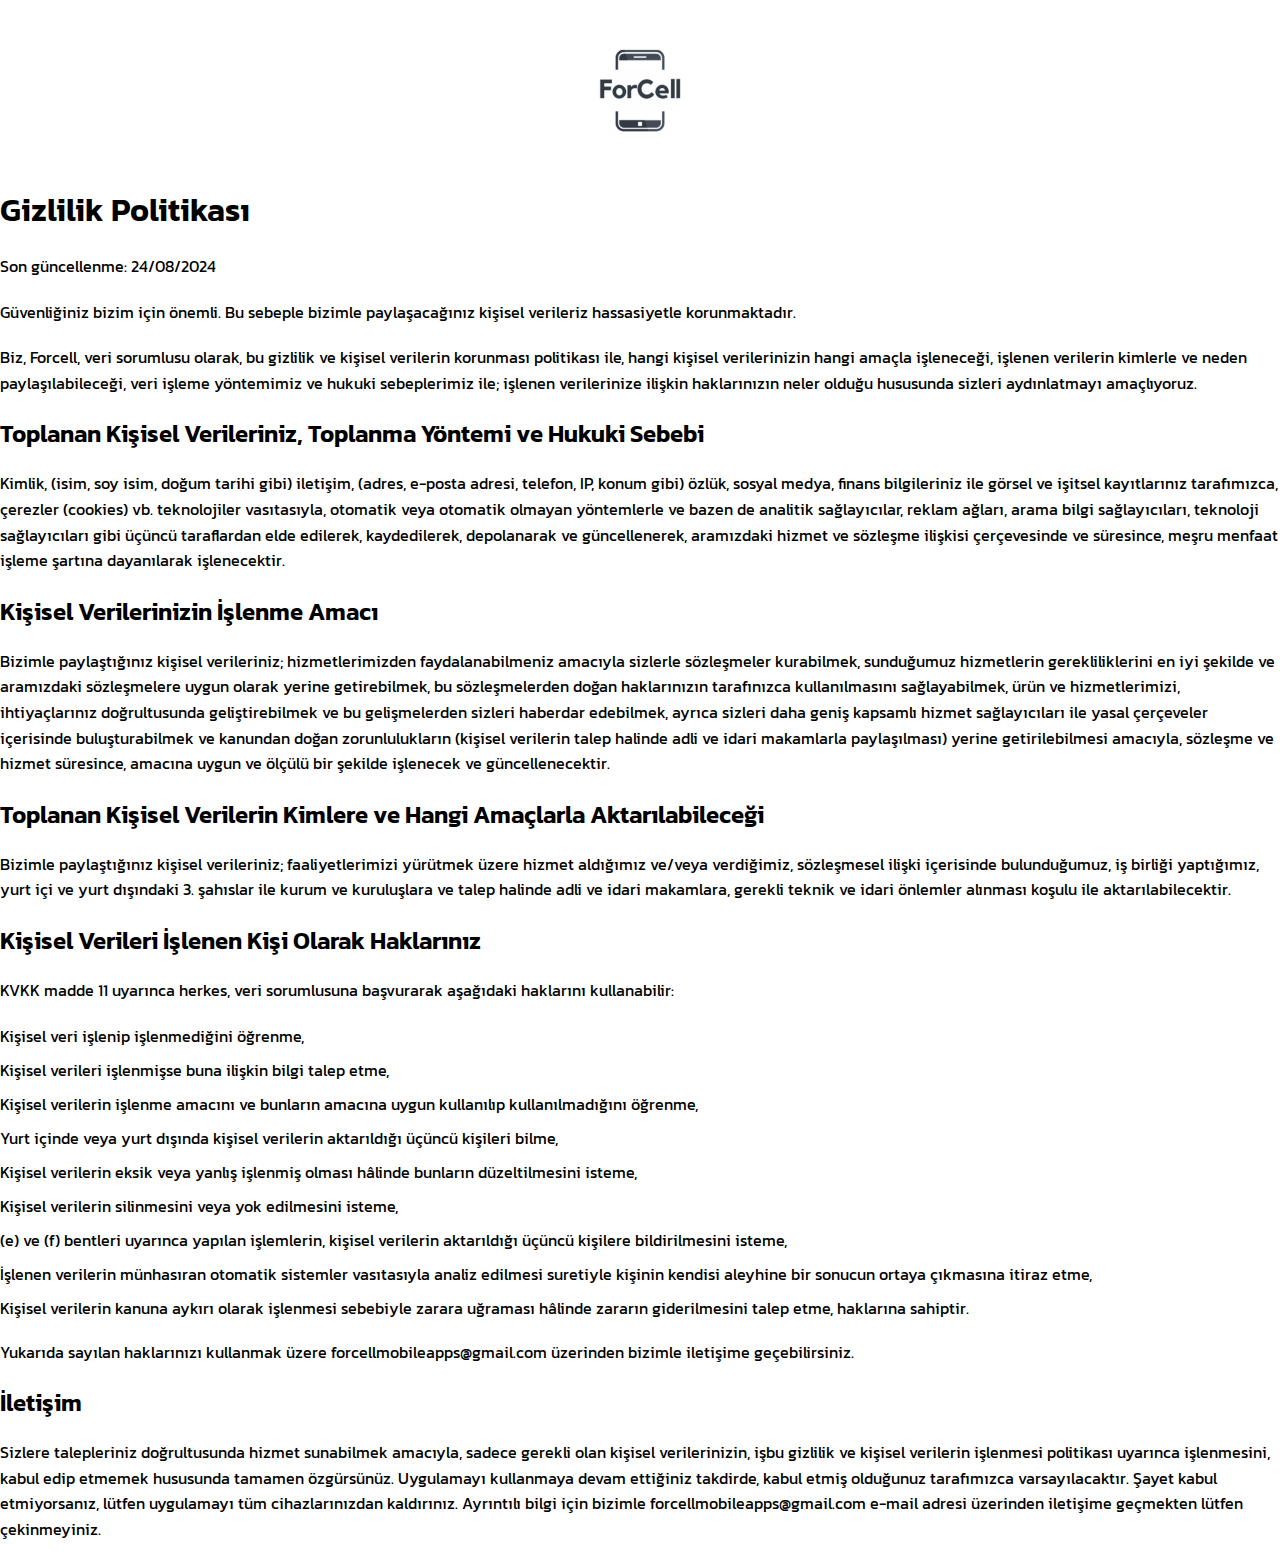
==== privacy.html @ f0bbd607 "first commit" ====
<!DOCTYPE html>
<html lang="en">

<head>
    <meta charset="UTF-8">
    <meta name="viewport" content="width=device-width, initial-scale=1.0">
    <title>Privacy Policy</title>
    <link rel="stylesheet" href="css/styles.css">
    <link href="https://fonts.googleapis.com/css2?family=Kanit:wght@400;600&display=swap" rel="stylesheet">
    <style>
        .ios_splashlogo {
            width: 140px;
            height: 140px;
        }
    </style>
</head>

<body>
    <!-- Header Section -->

    <header>
        <a href="index.html">
            <img src="images/ios_splashlogo.png" alt="Logo" class="ios_splashlogo">
        </a>
    </header>


    <!-- Main Content -->
    <h1>Gizlilik Politikası</h1>
    <p>Son güncellenme: 24/08/2024</p>
    <p>
        Güvenliğiniz bizim için önemli. Bu sebeple bizimle paylaşacağınız kişisel verileriz hassasiyetle korunmaktadır.
    </p>
    <p>
        Biz, Forcell, veri sorumlusu olarak, bu gizlilik ve kişisel verilerin korunması politikası ile,
        hangi kişisel verilerinizin hangi amaçla işleneceği, işlenen verilerin kimlerle ve neden paylaşılabileceği,
        veri işleme yöntemimiz ve hukuki sebeplerimiz ile; işlenen verilerinize ilişkin haklarınızın neler
        olduğu hususunda sizleri aydınlatmayı amaçlıyoruz.
    </p>
    <h2>Toplanan Kişisel Verileriniz, Toplanma Yöntemi ve Hukuki Sebebi</h2>
    <p>
        Kimlik, (isim, soy isim, doğum tarihi gibi) iletişim, (adres, e-posta adresi, telefon, IP, konum gibi)
        özlük, sosyal medya, finans bilgileriniz ile görsel ve işitsel kayıtlarınız tarafımızca,
        çerezler (cookies) vb. teknolojiler vasıtasıyla, otomatik veya otomatik olmayan yöntemlerle
        ve bazen de analitik sağlayıcılar, reklam ağları, arama bilgi sağlayıcıları,
        teknoloji sağlayıcıları gibi üçüncü taraflardan elde edilerek, kaydedilerek,
        depolanarak ve güncellenerek, aramızdaki hizmet ve sözleşme ilişkisi çerçevesinde
        ve süresince, meşru menfaat işleme şartına dayanılarak işlenecektir.
    </p>
    <h2>Kişisel Verilerinizin İşlenme Amacı</h2>
    <p>
        Bizimle paylaştığınız kişisel verileriniz; hizmetlerimizden faydalanabilmeniz
        amacıyla sizlerle sözleşmeler kurabilmek, sunduğumuz hizmetlerin gerekliliklerini
        en iyi şekilde ve aramızdaki sözleşmelere uygun olarak yerine getirebilmek,
        bu sözleşmelerden doğan haklarınızın tarafınızca kullanılmasını sağlayabilmek,
        ürün ve hizmetlerimizi, ihtiyaçlarınız doğrultusunda geliştirebilmek ve bu
        gelişmelerden sizleri haberdar edebilmek, ayrıca sizleri daha geniş kapsamlı hizmet
        sağlayıcıları ile yasal çerçeveler içerisinde buluşturabilmek ve kanundan doğan
        zorunlulukların (kişisel verilerin talep halinde adli ve idari makamlarla paylaşılması)
        yerine getirilebilmesi amacıyla, sözleşme ve hizmet süresince, amacına uygun ve ölçülü bir
        şekilde işlenecek ve güncellenecektir.
    </p>
    <h2>Toplanan Kişisel Verilerin Kimlere ve Hangi Amaçlarla Aktarılabileceği</h2>
    <p>
        Bizimle paylaştığınız kişisel verileriniz; faaliyetlerimizi yürütmek üzere hizmet
        aldığımız ve/veya verdiğimiz, sözleşmesel ilişki içerisinde bulunduğumuz,
        iş birliği yaptığımız, yurt içi ve yurt dışındaki 3. şahıslar ile kurum ve
        kuruluşlara ve talep halinde adli ve idari makamlara, gerekli teknik ve idari
        önlemler alınması koşulu ile aktarılabilecektir.
    </p>
    <h2>Kişisel Verileri İşlenen Kişi Olarak Haklarınız</h2>
    <p>KVKK madde 11 uyarınca herkes, veri sorumlusuna başvurarak aşağıdaki haklarını kullanabilir:</p>
    <ol type="a">
        <li>Kişisel veri işlenip işlenmediğini öğrenme,</li>
        <li>Kişisel verileri işlenmişse buna ilişkin bilgi talep etme,</li>
        <li>Kişisel verilerin işlenme amacını ve bunların amacına uygun kullanılıp kullanılmadığını öğrenme,</li>
        <li>Yurt içinde veya yurt dışında kişisel verilerin aktarıldığı üçüncü kişileri bilme,</li>
        <li>Kişisel verilerin eksik veya yanlış işlenmiş olması hâlinde bunların düzeltilmesini isteme,</li>
        <li>Kişisel verilerin silinmesini veya yok edilmesini isteme,</li>
        <li>(e) ve (f) bentleri uyarınca yapılan işlemlerin, kişisel verilerin aktarıldığı üçüncü kişilere
            bildirilmesini isteme,</li>
        <li>İşlenen verilerin münhasıran otomatik sistemler vasıtasıyla analiz edilmesi suretiyle kişinin kendisi
            aleyhine bir sonucun ortaya çıkmasına itiraz etme,</li>
        <li>Kişisel verilerin kanuna aykırı olarak işlenmesi sebebiyle zarara uğraması hâlinde zararın giderilmesini
            talep etme, haklarına sahiptir.</li>
    </ol>
    <p>Yukarıda sayılan haklarınızı kullanmak üzere forcellmobileapps@gmail.com üzerinden bizimle iletişime
        geçebilirsiniz.</p>
    <h2>İletişim</h2>
    <p>
        Sizlere talepleriniz doğrultusunda hizmet sunabilmek amacıyla, sadece gerekli olan kişisel verilerinizin,
        işbu gizlilik ve kişisel verilerin işlenmesi politikası uyarınca işlenmesini, kabul edip etmemek hususunda
        tamamen özgürsünüz. Uygulamayı kullanmaya devam ettiğiniz takdirde, kabul etmiş olduğunuz tarafımızca
        varsayılacaktır. Şayet kabul etmiyorsanız, lütfen uygulamayı tüm cihazlarınızdan kaldırınız. Ayrıntılı bilgi
        için bizimle forcellmobileapps@gmail.com e-mail adresi üzerinden iletişime geçmekten lütfen çekinmeyiniz.
    </p>




</body>

</html>
---- css/styles.css ----
/* Import Google Font */
body {
    font-family: 'Kanit', sans-serif;
}

/* Basic Reset */
* {
    margin: 0;
    padding: 0;
    box-sizing: border-box;
}

/* Link Styles */
a {
    text-decoration: none;
    color: inherit;
    /* Keeps the text color unchanged */
}

/* Header Styles */
header {
    padding: 20px;
    text-align: center;

}

.logo {
    width: 32px;
    height: 32px;
}

/* Main Section Styles */
main {
    display: flex;
    justify-content: center;
    align-items: center;
    height: 70vh;
    flex-direction: column;
    padding: 20px;
}

/* Privacy Policy Content Styles */
h1,
h2 {
    margin-bottom: 20px;
    font-weight: 600;
    /* Bolder font weight for headings */
}

p {
    margin-bottom: 20px;
    /* Adds margin between paragraphs */
    line-height: 1.6;
    /* Improves readability */
}

ol {
    margin-bottom: 20px;
}

ol li {
    margin-bottom: 10px;
}

/* Footer Styles */
footer {
    text-align: center;
    padding: 20px;
    background-color: #f8f8f8;
    position: fixed;
    width: 100%;
    bottom: 0;
}

/* Responsive Styles */
@media (max-width: 600px) {
    main {
        height: auto;
        padding: 20px 0;
    }

    .button-container {
        flex-direction: column;
    }

    footer {
        position: static;
        padding: 10px;
    }
}
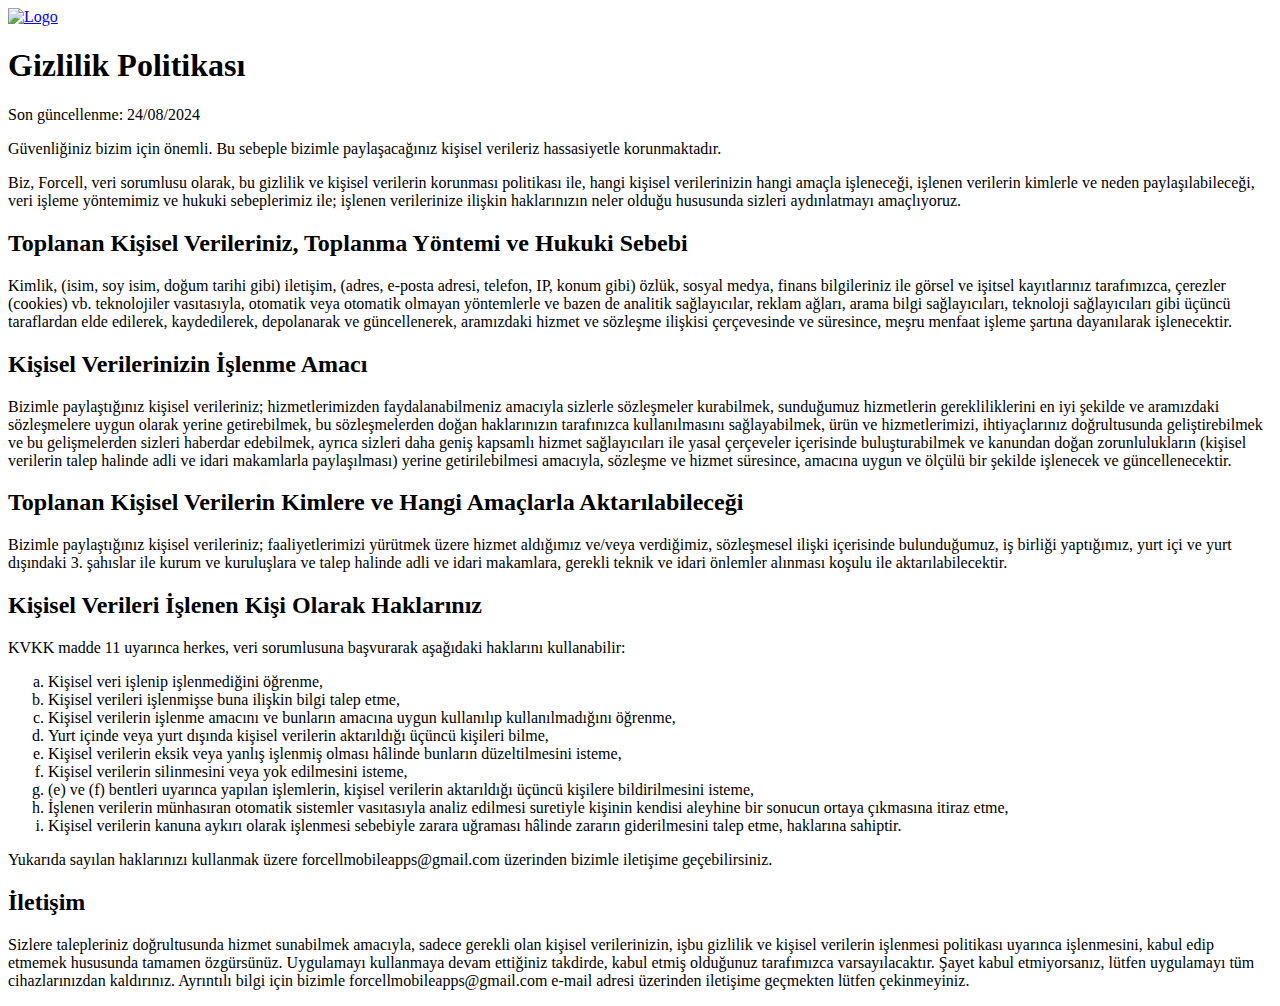
==== commit a89fd4b1: "Update privacy.html" ====
--- a/privacy.html
+++ b/privacy.html
@@ -1,103 +1,96 @@
 <!DOCTYPE html>
-<html lang="en">
+<html lang="tr">
 
 <head>
     <meta charset="UTF-8">
     <meta name="viewport" content="width=device-width, initial-scale=1.0">
-    <title>Privacy Policy</title>
-    <link rel="stylesheet" href="css/styles.css">
-    <link href="https://fonts.googleapis.com/css2?family=Kanit:wght@400;600&display=swap" rel="stylesheet">
-    <style>
-        .ios_splashlogo {
-            width: 140px;
-            height: 140px;
-        }
-    </style>
+    <title>Gizlilik Politikası</title>
+    <link rel="stylesheet" href="privacy-styles.css">
 </head>
 
 <body>
-    <!-- Header Section -->
-
+    <!-- Header Başlangıç -->
     <header>
-        <a href="index.html">
-            <img src="images/ios_splashlogo.png" alt="Logo" class="ios_splashlogo">
-        </a>
+        <div class="header-logo">
+            <!-- Header logosu, ana sayfaya geri dönmek için kullanılacak -->
+            <a href="index.html"><img src="logo2.png" alt="Logo" class="header-logo-img"></a>
+        </div>
     </header>
 
-
-    <!-- Main Content -->
-    <h1>Gizlilik Politikası</h1>
-    <p>Son güncellenme: 24/08/2024</p>
-    <p>
-        Güvenliğiniz bizim için önemli. Bu sebeple bizimle paylaşacağınız kişisel verileriz hassasiyetle korunmaktadır.
-    </p>
-    <p>
-        Biz, Forcell, veri sorumlusu olarak, bu gizlilik ve kişisel verilerin korunması politikası ile,
-        hangi kişisel verilerinizin hangi amaçla işleneceği, işlenen verilerin kimlerle ve neden paylaşılabileceği,
-        veri işleme yöntemimiz ve hukuki sebeplerimiz ile; işlenen verilerinize ilişkin haklarınızın neler
-        olduğu hususunda sizleri aydınlatmayı amaçlıyoruz.
-    </p>
-    <h2>Toplanan Kişisel Verileriniz, Toplanma Yöntemi ve Hukuki Sebebi</h2>
-    <p>
-        Kimlik, (isim, soy isim, doğum tarihi gibi) iletişim, (adres, e-posta adresi, telefon, IP, konum gibi)
-        özlük, sosyal medya, finans bilgileriniz ile görsel ve işitsel kayıtlarınız tarafımızca,
-        çerezler (cookies) vb. teknolojiler vasıtasıyla, otomatik veya otomatik olmayan yöntemlerle
-        ve bazen de analitik sağlayıcılar, reklam ağları, arama bilgi sağlayıcıları,
-        teknoloji sağlayıcıları gibi üçüncü taraflardan elde edilerek, kaydedilerek,
-        depolanarak ve güncellenerek, aramızdaki hizmet ve sözleşme ilişkisi çerçevesinde
-        ve süresince, meşru menfaat işleme şartına dayanılarak işlenecektir.
-    </p>
-    <h2>Kişisel Verilerinizin İşlenme Amacı</h2>
-    <p>
-        Bizimle paylaştığınız kişisel verileriniz; hizmetlerimizden faydalanabilmeniz
-        amacıyla sizlerle sözleşmeler kurabilmek, sunduğumuz hizmetlerin gerekliliklerini
-        en iyi şekilde ve aramızdaki sözleşmelere uygun olarak yerine getirebilmek,
-        bu sözleşmelerden doğan haklarınızın tarafınızca kullanılmasını sağlayabilmek,
-        ürün ve hizmetlerimizi, ihtiyaçlarınız doğrultusunda geliştirebilmek ve bu
-        gelişmelerden sizleri haberdar edebilmek, ayrıca sizleri daha geniş kapsamlı hizmet
-        sağlayıcıları ile yasal çerçeveler içerisinde buluşturabilmek ve kanundan doğan
-        zorunlulukların (kişisel verilerin talep halinde adli ve idari makamlarla paylaşılması)
-        yerine getirilebilmesi amacıyla, sözleşme ve hizmet süresince, amacına uygun ve ölçülü bir
-        şekilde işlenecek ve güncellenecektir.
-    </p>
-    <h2>Toplanan Kişisel Verilerin Kimlere ve Hangi Amaçlarla Aktarılabileceği</h2>
-    <p>
-        Bizimle paylaştığınız kişisel verileriniz; faaliyetlerimizi yürütmek üzere hizmet
-        aldığımız ve/veya verdiğimiz, sözleşmesel ilişki içerisinde bulunduğumuz,
-        iş birliği yaptığımız, yurt içi ve yurt dışındaki 3. şahıslar ile kurum ve
-        kuruluşlara ve talep halinde adli ve idari makamlara, gerekli teknik ve idari
-        önlemler alınması koşulu ile aktarılabilecektir.
-    </p>
-    <h2>Kişisel Verileri İşlenen Kişi Olarak Haklarınız</h2>
-    <p>KVKK madde 11 uyarınca herkes, veri sorumlusuna başvurarak aşağıdaki haklarını kullanabilir:</p>
-    <ol type="a">
-        <li>Kişisel veri işlenip işlenmediğini öğrenme,</li>
-        <li>Kişisel verileri işlenmişse buna ilişkin bilgi talep etme,</li>
-        <li>Kişisel verilerin işlenme amacını ve bunların amacına uygun kullanılıp kullanılmadığını öğrenme,</li>
-        <li>Yurt içinde veya yurt dışında kişisel verilerin aktarıldığı üçüncü kişileri bilme,</li>
-        <li>Kişisel verilerin eksik veya yanlış işlenmiş olması hâlinde bunların düzeltilmesini isteme,</li>
-        <li>Kişisel verilerin silinmesini veya yok edilmesini isteme,</li>
-        <li>(e) ve (f) bentleri uyarınca yapılan işlemlerin, kişisel verilerin aktarıldığı üçüncü kişilere
-            bildirilmesini isteme,</li>
-        <li>İşlenen verilerin münhasıran otomatik sistemler vasıtasıyla analiz edilmesi suretiyle kişinin kendisi
-            aleyhine bir sonucun ortaya çıkmasına itiraz etme,</li>
-        <li>Kişisel verilerin kanuna aykırı olarak işlenmesi sebebiyle zarara uğraması hâlinde zararın giderilmesini
-            talep etme, haklarına sahiptir.</li>
-    </ol>
-    <p>Yukarıda sayılan haklarınızı kullanmak üzere forcellmobileapps@gmail.com üzerinden bizimle iletişime
-        geçebilirsiniz.</p>
-    <h2>İletişim</h2>
-    <p>
-        Sizlere talepleriniz doğrultusunda hizmet sunabilmek amacıyla, sadece gerekli olan kişisel verilerinizin,
-        işbu gizlilik ve kişisel verilerin işlenmesi politikası uyarınca işlenmesini, kabul edip etmemek hususunda
-        tamamen özgürsünüz. Uygulamayı kullanmaya devam ettiğiniz takdirde, kabul etmiş olduğunuz tarafımızca
-        varsayılacaktır. Şayet kabul etmiyorsanız, lütfen uygulamayı tüm cihazlarınızdan kaldırınız. Ayrıntılı bilgi
-        için bizimle forcellmobileapps@gmail.com e-mail adresi üzerinden iletişime geçmekten lütfen çekinmeyiniz.
-    </p>
-
-
-
+    <!-- Ana İçerik Başlangıç -->
+    <main>
+        <h1>Gizlilik Politikası</h1>
+        <p class="update-date">Son güncellenme: 24/08/2024</p>
+        <p>
+            Güvenliğiniz bizim için önemli. Bu sebeple bizimle paylaşacağınız kişisel verileriz hassasiyetle
+            korunmaktadır.
+        </p>
+        <p>
+            Biz, Forcell, veri sorumlusu olarak, bu gizlilik ve kişisel verilerin korunması politikası ile,
+            hangi kişisel verilerinizin hangi amaçla işleneceği, işlenen verilerin kimlerle ve neden paylaşılabileceği,
+            veri işleme yöntemimiz ve hukuki sebeplerimiz ile; işlenen verilerinize ilişkin haklarınızın neler
+            olduğu hususunda sizleri aydınlatmayı amaçlıyoruz.
+        </p>
+        <h2>Toplanan Kişisel Verileriniz, Toplanma Yöntemi ve Hukuki Sebebi</h2>
+        <p>
+            Kimlik, (isim, soy isim, doğum tarihi gibi) iletişim, (adres, e-posta adresi, telefon, IP, konum gibi)
+            özlük, sosyal medya, finans bilgileriniz ile görsel ve işitsel kayıtlarınız tarafımızca,
+            çerezler (cookies) vb. teknolojiler vasıtasıyla, otomatik veya otomatik olmayan yöntemlerle
+            ve bazen de analitik sağlayıcılar, reklam ağları, arama bilgi sağlayıcıları,
+            teknoloji sağlayıcıları gibi üçüncü taraflardan elde edilerek, kaydedilerek,
+            depolanarak ve güncellenerek, aramızdaki hizmet ve sözleşme ilişkisi çerçevesinde
+            ve süresince, meşru menfaat işleme şartına dayanılarak işlenecektir.
+        </p>
+        <h2>Kişisel Verilerinizin İşlenme Amacı</h2>
+        <p>
+            Bizimle paylaştığınız kişisel verileriniz; hizmetlerimizden faydalanabilmeniz
+            amacıyla sizlerle sözleşmeler kurabilmek, sunduğumuz hizmetlerin gerekliliklerini
+            en iyi şekilde ve aramızdaki sözleşmelere uygun olarak yerine getirebilmek,
+            bu sözleşmelerden doğan haklarınızın tarafınızca kullanılmasını sağlayabilmek,
+            ürün ve hizmetlerimizi, ihtiyaçlarınız doğrultusunda geliştirebilmek ve bu
+            gelişmelerden sizleri haberdar edebilmek, ayrıca sizleri daha geniş kapsamlı hizmet
+            sağlayıcıları ile yasal çerçeveler içerisinde buluşturabilmek ve kanundan doğan
+            zorunlulukların (kişisel verilerin talep halinde adli ve idari makamlarla paylaşılması)
+            yerine getirilebilmesi amacıyla, sözleşme ve hizmet süresince, amacına uygun ve ölçülü bir
+            şekilde işlenecek ve güncellenecektir.
+        </p>
+        <h2>Toplanan Kişisel Verilerin Kimlere ve Hangi Amaçlarla Aktarılabileceği</h2>
+        <p>
+            Bizimle paylaştığınız kişisel verileriniz; faaliyetlerimizi yürütmek üzere hizmet
+            aldığımız ve/veya verdiğimiz, sözleşmesel ilişki içerisinde bulunduğumuz,
+            iş birliği yaptığımız, yurt içi ve yurt dışındaki 3. şahıslar ile kurum ve
+            kuruluşlara ve talep halinde adli ve idari makamlara, gerekli teknik ve idari
+            önlemler alınması koşulu ile aktarılabilecektir.
+        </p>
+        <h2>Kişisel Verileri İşlenen Kişi Olarak Haklarınız</h2>
+        <p>KVKK madde 11 uyarınca herkes, veri sorumlusuna başvurarak aşağıdaki haklarını kullanabilir:</p>
+        <ol type="a">
+            <li>Kişisel veri işlenip işlenmediğini öğrenme,</li>
+            <li>Kişisel verileri işlenmişse buna ilişkin bilgi talep etme,</li>
+            <li>Kişisel verilerin işlenme amacını ve bunların amacına uygun kullanılıp kullanılmadığını öğrenme,</li>
+            <li>Yurt içinde veya yurt dışında kişisel verilerin aktarıldığı üçüncü kişileri bilme,</li>
+            <li>Kişisel verilerin eksik veya yanlış işlenmiş olması hâlinde bunların düzeltilmesini isteme,</li>
+            <li>Kişisel verilerin silinmesini veya yok edilmesini isteme,</li>
+            <li>(e) ve (f) bentleri uyarınca yapılan işlemlerin, kişisel verilerin aktarıldığı üçüncü kişilere
+                bildirilmesini isteme,</li>
+            <li>İşlenen verilerin münhasıran otomatik sistemler vasıtasıyla analiz edilmesi suretiyle kişinin kendisi
+                aleyhine bir sonucun ortaya çıkmasına itiraz etme,</li>
+            <li>Kişisel verilerin kanuna aykırı olarak işlenmesi sebebiyle zarara uğraması hâlinde zararın giderilmesini
+                talep etme, haklarına sahiptir.</li>
+        </ol>
+        <p>Yukarıda sayılan haklarınızı kullanmak üzere forcellmobileapps@gmail.com üzerinden bizimle iletişime
+            geçebilirsiniz.</p>
+        <h2>İletişim</h2>
+        <p>
+            Sizlere talepleriniz doğrultusunda hizmet sunabilmek amacıyla, sadece gerekli olan kişisel verilerinizin,
+            işbu gizlilik ve kişisel verilerin işlenmesi politikası uyarınca işlenmesini, kabul edip etmemek hususunda
+            tamamen özgürsünüz. Uygulamayı kullanmaya devam ettiğiniz takdirde, kabul etmiş olduğunuz tarafımızca
+            varsayılacaktır. Şayet kabul etmiyorsanız, lütfen uygulamayı tüm cihazlarınızdan kaldırınız. Ayrıntılı bilgi
+            için bizimle forcellmobileapps@gmail.com e-mail adresi üzerinden iletişime geçmekten lütfen çekinmeyiniz.
+        </p>
+    </main>
+    <!-- Ana İçerik Bitiş -->
 
 </body>
 
-</html>+</html>
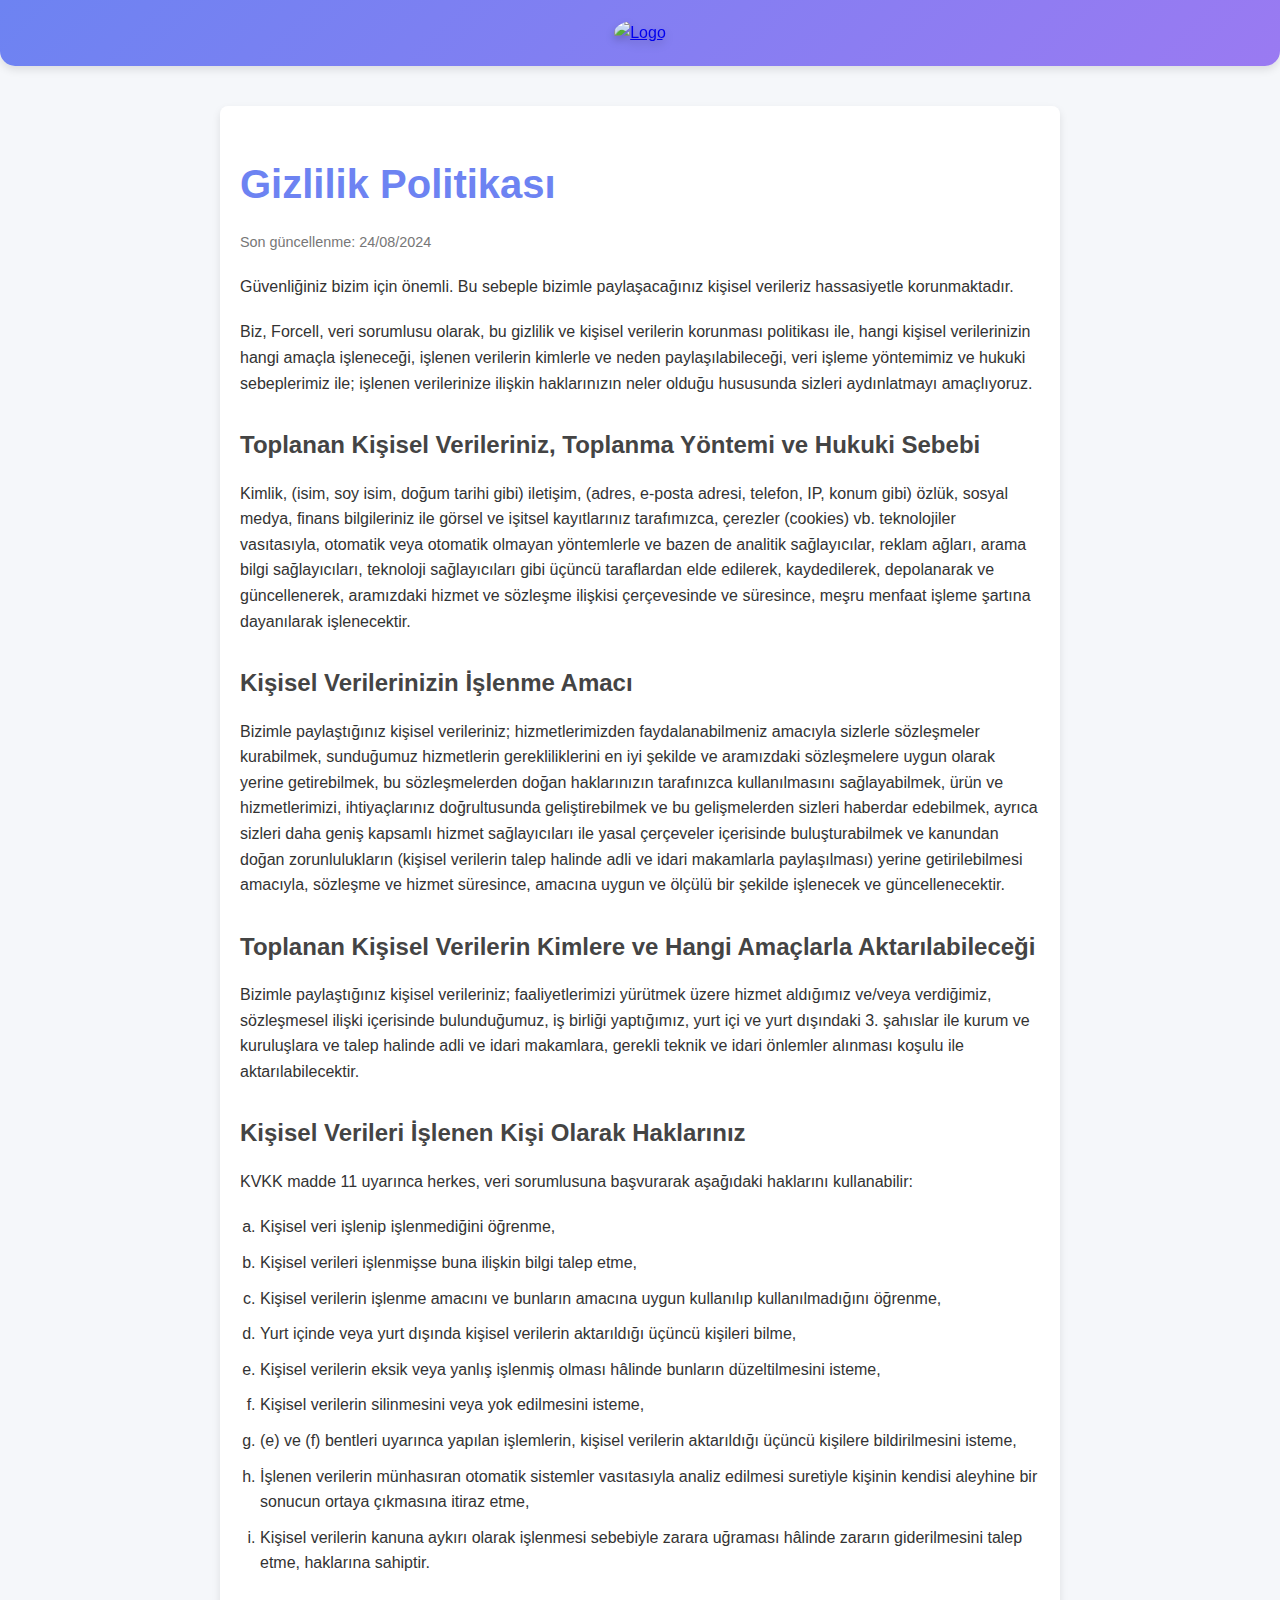
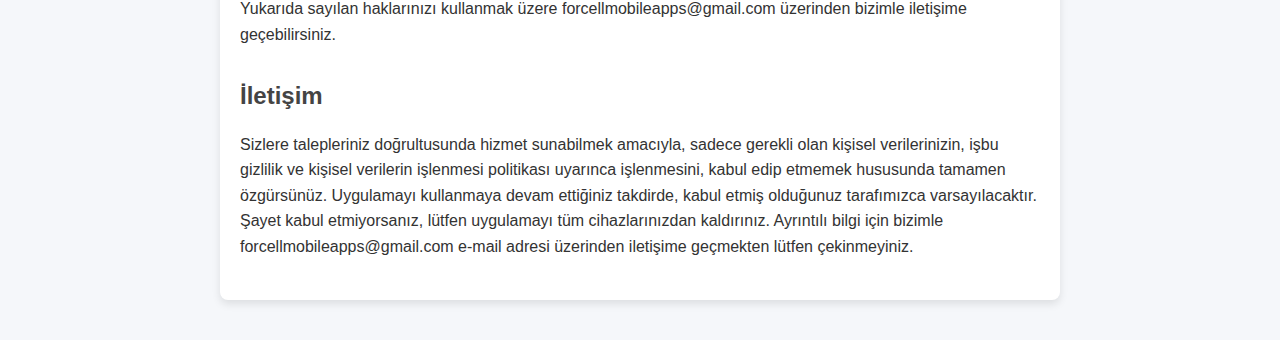
==== commit cdf351a6: "index" ====
--- a/privacy.html
+++ b/privacy.html
@@ -5,7 +5,7 @@
     <meta charset="UTF-8">
     <meta name="viewport" content="width=device-width, initial-scale=1.0">
     <title>Gizlilik Politikası</title>
-    <link rel="stylesheet" href="privacy-styles.css">
+    <link rel="stylesheet" href="css/privacy-styles.css">
 </head>
 
 <body>
--- a/css/privacy-styles.css
+++ b/css/privacy-styles.css
@@ -0,0 +1,113 @@
+/* Temel Ayarlar */
+body {
+    font-family: 'Arial', sans-serif;
+    /* Modern bir sans-serif font */
+    margin: 0;
+    padding: 0;
+    background-color: #f5f7fa;
+    /* Hafif gri arka plan rengi */
+    color: #333;
+    /* Genel metin rengi */
+    line-height: 1.6;
+    /* Satır arası boşluk */
+}
+
+header {
+    padding: 20px;
+    background: linear-gradient(135deg, #6d83f2, #9a7af2);
+    /* Header için degrade arka plan */
+    color: white;
+    box-shadow: 0 4px 8px rgba(0, 0, 0, 0.1);
+    /* Header gölgesi */
+    border-radius: 0 0 15px 15px;
+    /* Header alt köşeler için yuvarlatma */
+    margin-bottom: 40px;
+    text-align: center;
+    /* Header ile içerik arası boşluk */
+}
+
+.header-logo-img {
+    width: 150px;
+    height: 150px;
+    border-radius: 50%;
+    /* Logoyu yuvarlak yapar */
+    filter: drop-shadow(0 4px 4px rgba(0, 0, 0, 0.2));
+    /* Logoya gölge efekti */
+}
+
+main {
+    max-width: 800px;
+    /* İçeriğin genişliği */
+    margin: 40px auto;
+    /* Ortala ve yukarı-aşağı boşluk */
+    padding: 20px;
+    background-color: white;
+    /* İçerik arka planı */
+    border-radius: 8px;
+    /* Köşeleri yuvarlatma */
+    box-shadow: 0 4px 8px rgba(0, 0, 0, 0.1);
+    /* Kutu gölgesi */
+}
+
+h1 {
+    font-size: 2.5em;
+    /* Başlık boyutu */
+    color: #6d83f2;
+    /* Başlık rengi */
+    margin-bottom: 10px;
+    /* Başlık altı boşluk */
+}
+
+h2 {
+    font-size: 1.5em;
+    /* Alt başlık boyutu */
+    color: #444;
+    /* Alt başlık rengi */
+    margin-top: 30px;
+    /* Alt başlık üstü boşluk */
+    margin-bottom: 10px;
+    /* Alt başlık altı boşluk */
+}
+
+.update-date {
+    font-size: 0.9em;
+    /* Güncelleme tarihi yazı boyutu */
+    color: #777;
+    /* Güncelleme tarihi rengi */
+}
+
+p,
+ol {
+    margin-bottom: 20px;
+    /* Paragraf ve liste altı boşluk */
+}
+
+ol {
+    padding-left: 20px;
+    /* Liste içeriği için boşluk */
+}
+
+ol li {
+    margin-bottom: 10px;
+    /* Liste elemanı altı boşluk */
+}
+
+/* Duyarlı Tasarım Ayarları */
+@media (max-width: 768px) {
+    main {
+        margin: 20px;
+        /* Küçük ekranlar için içeriği daralt */
+        padding: 15px;
+        /* Küçük ekranlar için padding azalt */
+    }
+
+    h1 {
+        font-size: 2em;
+        /* Küçük ekranlar için başlık boyutunu azalt */
+    }
+
+    h2 {
+        font-size: 1.2em;
+        /* Küçük ekranlar için alt başlık boyutunu azalt */
+    }
+}
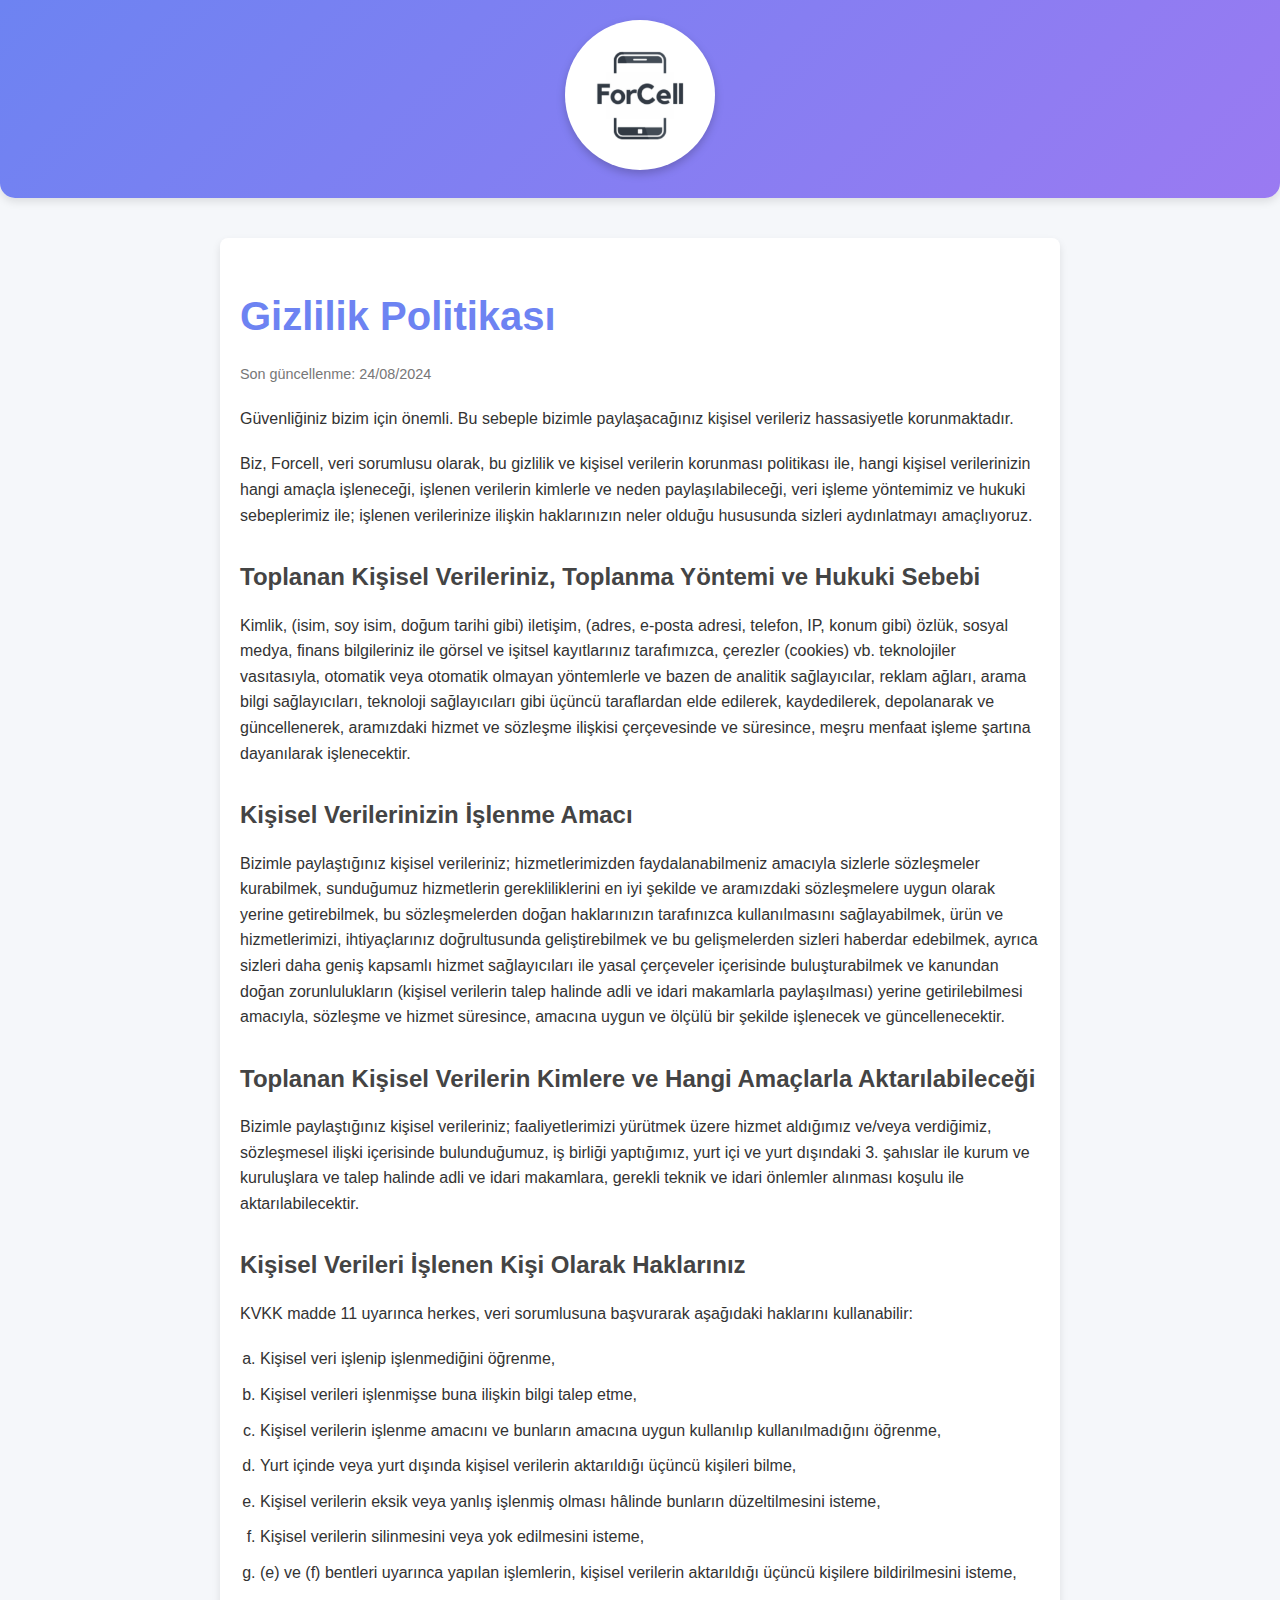
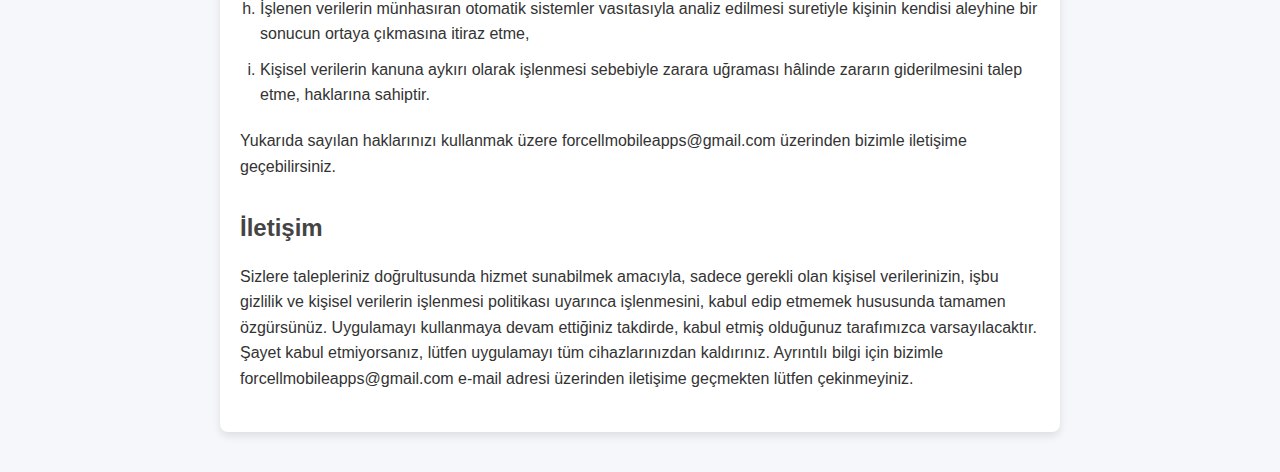
==== commit ef9c321a: "index" ====
--- a/privacy.html
+++ b/privacy.html
@@ -13,7 +13,7 @@
     <header>
         <div class="header-logo">
             <!-- Header logosu, ana sayfaya geri dönmek için kullanılacak -->
-            <a href="index.html"><img src="logo2.png" alt="Logo" class="header-logo-img"></a>
+            <a href="index.html"><img src="images/ios_splashlogo.png" alt="Logo" class="header-logo-img"></a>
         </div>
     </header>
 
